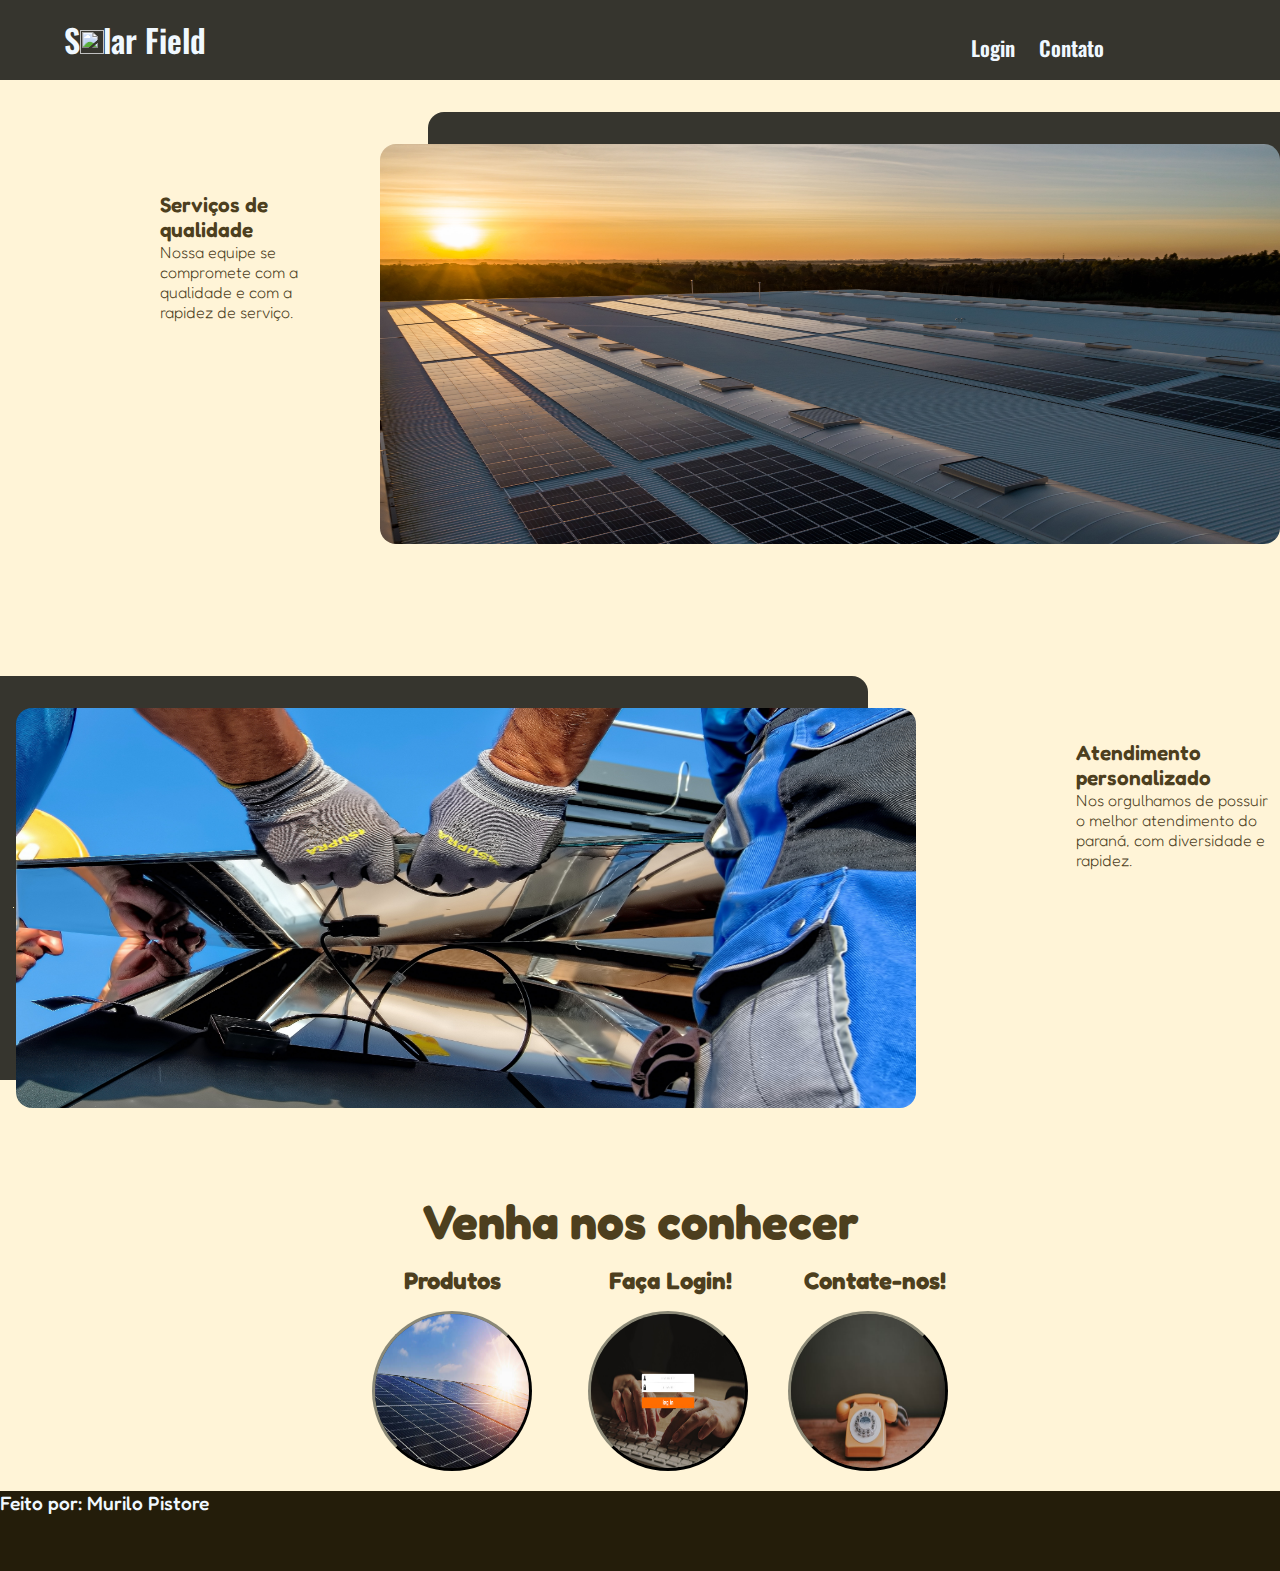
==== Main/index.html @ 387eb3f3 "First commit" ====
<!DOCTYPE html>
<html lang="en">
  <head>
    <meta charset="UTF-8" />
    <meta http-equiv="X-UA-Compatible" content="IE=edge" />
    <meta name="viewport" content="width=device-width, initial-scale=1.0" />
    <!-- CSS -->
    <link rel="stylesheet" href="style.css" />
    <!-- FAVICON -->
    <link
      rel="shortcut icon"
      href="https://cdn1.iconfinder.com/data/icons/go-green-solid-ol-green-world/512/Solar_cell-256.png"
      type="image/x-icon"
    />
    <!-- FONTS -->
    <link rel="preconnect" href="https://fonts.googleapis.com" />
    <link rel="preconnect" href="https://fonts.gstatic.com" crossorigin />
    <link
      href="https://fonts.googleapis.com/css2?family=Oswald:wght@600&display=swap"
      rel="stylesheet"
    />
    <link rel="preconnect" href="https://fonts.googleapis.com" />
    <link rel="preconnect" href="https://fonts.gstatic.com" crossorigin />
    <link
      href="https://fonts.googleapis.com/css2?family=Fredoka&display=swap"
      rel="stylesheet"
    />
    <!-- /FONTS -->
    <title>SolarField</title>
  </head>
  <body>
    <!-- HEADER -->
    <header>
      <div class="logo">
        <a href="./index.html"
          ><span>S</span
          ><img
            src="https://cdn2.iconfinder.com/data/icons/tritone-set-1-of-3/100/Flash-256.png"
          />
          <span>lar Field</span>
        </a>
      </div>
      <!-- LINKS -->
      <nav class="links">
        <ul>
          <li>
            <a href="../Login/login.html"><span>Login</span></a>
          </li>
          <li>
            <a href="../Contato/contato.html"><span>Contato</span></a>
          </li>
        </ul>
      </nav>
      <!-- /LINKS -->
    </header>
    <!-- /HEADER -->
    <!-- MAIN -->
    <main>
      <section class="section1">
        <div class="text1">
          <span>Serviços de qualidade</span>
          <p>
            Nossa equipe se compromete com a qualidade e com a rapidez de
            serviço.
          </p>
        </div>
        <div class="image1">
          <img src="../Content/solar panel1.jpg" alt="" />
        </div>
      </section>
      <section class="section2">
        <div class="image2">
          <img src="../Content/image2.jpg" alt="" />
        </div>
        <div class="text2">
          <span>Atendimento personalizado</span>
          <p>
            Nos orgulhamos de possuir o melhor atendimento do paraná, com
            diversidade e rapidez.
          </p>
        </div>
      </section>
      <section class="section3">
        <div class="text"><span>Venha nos conhecer</span></div>
        <ul>
          <li>
            <span class="producttext">Produtos</span>
            <div class="product">
              <a href="#"><img src="../Content/products.jpg" alt="" /></a>
            </div>
          </li>
          <li>
            <span class="logintext">Faça Login!</span>
            <div class="login">
              <a href="../Login/login.html"
                ><img src="../Content/login.jpg" alt=""
              /></a>
            </div>
          </li>
          <li>
            <span class="contatotext">Contate-nos!</span>
            <div class="contato">
              <a href="#"><img src="../Content/contato.jpg" alt="" /></a>
            </div>
          </li>
        </ul>
      </section>
    </main>
    <!-- /MAIN -->
    <div class="footer">
      <div class="name"><span>Feito por: Murilo Pistore</span></div>
    </div>
  </body>
</html>
---- Main/style.css ----
/*! RESET !*/
* {
  margin: 0;
  padding: 0;
  box-sizing: border-box;
}
ul {
  list-style: none;
}
a {
  text-decoration: none;
}

/*! ----VARIABLES---- !*/
:root {
  --header-height: 5rem;

  /* colors */
  --header_color: #36352e;
  --body_color: #fff4d7;
  --hovercolor: #ffeab5;
  --prymary0: #dfc47d;
  --maintext: #4d3f1e;
  --headertextcolor: aliceblue;
  --footercolor: #241d0a;
}

/*! ----HEADER---- !*/
header {
  height: var(--header-height);
  background: var(--header_color);
  display: flex;
  justify-content: space-between;
  width: 100%;
  position: fixed;
  z-index: 100;
}
/*? --LOGO-- ?*/
.logo {
  display: flex;
  margin: 0.5rem;
  transition: all 0.3s ease;
  margin-left: 4rem;
  margin-top: 1rem;
}
.logo:hover {
  transform: scale(1.2);
  transition: all 0.3s ease;
}
.logo span {
  color: var(--headertextcolor);
  font: 600 2rem 'Oswald', sans-serif;
  text-decoration: none;
}

.logo img {
  width: 1.5rem;
  height: 1.5rem;
  margin-right: -0.3rem;
}
/*? --NAVIGATION-- ?*/
ul {
  display: flex;
  margin: 1rem;
}
li {
  list-style-type: none;
  padding-left: 1.5rem;
  transition: all 0.3s ease;
}
.links {
  margin-top: 1rem;
  margin-right: 10rem;
}
li span {
  font: 600 1.3rem 'Oswald', sans-serif;
  color: var(--headertextcolor);
}
.links li:hover {
  transform: scale(1.1);
  transition: all 0.3s ease;
}
.links li::after {
  content: '';
  width: 0%;
  height: 0.5px;
  background-color: var(--hovercolor);
  position: fixed;
  padding: 0.5px;
  left: 0.8rem;

  bottom: -0.5rem;
  transition: width 0.3s;
}
.links li:hover::after {
  width: 100%;
}

/*! --MAIN-- !*/

main {
  background: var(--body_color);
}
/*? --ITEM 1-- ?*/
.section1 {
  display: flex;
  justify-content: space-evenly;
}
/** --ITEM1 IMAGE-- **/
.image1 img {
  width: 900px;
  height: 400px;
  position: relative;
  border-radius: 1rem;
}
.image1 {
  margin-top: 9rem;
  margin-left: 1rem;
  position: relative;
}
.image1::before {
  content: '';
  height: 100%;
  width: 100%;
  background: var(--header_color);
  position: absolute;
  top: -2rem;
  left: 3rem;
  border-radius: 1rem;
}
/** --ITEM1 TEXT-- **/
.text1 {
  margin-top: 12rem;
  margin-left: 10rem;
  margin-right: 1rem;
  position: relative;
}
.text1 span {
  font: 600 1.3rem 'Fredoka', sans-serif;
  color: var(--maintext);
}
.text1 p {
  font: 100 1rem 'Fredoka', sans-serif;
  color: var(--maintext);
}
/*? --ITEM 2-- ?*/
.section2 {
  display: flex;
  justify-content: space-evenly;
}
/** --ITEM 2 IMAGE-- **/
.image2 img {
  width: 900px;
  height: 400px;
  position: relative;
  border-radius: 1rem;
}
.image2 {
  margin-top: 10rem;
  margin-left: 1rem;
  position: relative;
}
.image2::before {
  content: '';
  height: 100%;
  width: 100%;
  background: var(--header_color);
  position: absolute;
  top: -2rem;
  left: -3rem;
  border-radius: 1rem;
}
/** --ITEM 2 TEXT-- **/
.text2 {
  margin-top: 12rem;
  margin-left: 10rem;
  position: relative;
}
.text2 span {
  font: 600 1.3rem 'Fredoka', sans-serif;
  color: var(--maintext);
}
.text2 p {
  font: 100 1rem 'Fredoka', sans-serif;
  color: var(--maintext);
}
/*? --ITEM 3-- ?*/
.section3 {
  display: grid;
  justify-content: space-evenly;
}
/** --ITEM 3 TEXT-- **/
.text {
  margin-top: 5rem;
  margin-left: auto;
  margin-right: auto;
  position: relative;
}
.text span {
  font: 700 3rem 'Fredoka', sans-serif;
  color: var(--maintext);
}
/** --ITEM 3 CONTENT-- **/
.section3 img:hover {
  transform: scale(1.1);
  transition: all 0.3s ease;
}
.section3 img {
  transition: all 0.3s ease;
  border-style: outset;
  border-color: var(--header_color);
  background-color: var(--header_color);
}
/* --PRODUTOS-- */
.product {
  margin-left: 1rem;
  margin-right: 1rem;
}
.product img {
  width: 10rem;
  height: 10rem;
  border-radius: 100%;
  margin-top: 1rem;
}
.producttext {
  font: 700 1.5rem 'Fredoka', sans-serif;
  color: var(--maintext);
  margin-left: 3rem;
}
/* --LOGIN-- */
.login {
  margin-left: 1rem;
}
.login img {
  width: 10rem;
  height: 10rem;
  border-radius: 100%;
  margin-top: 1rem;
}
.logintext {
  font: 700 1.5rem 'Fredoka', sans-serif;
  color: var(--maintext);
  margin-left: 2.3rem;
}
/* --CONTATO-- */
.contato {
  margin-left: 1rem;
}
.contato img {
  width: 10rem;
  height: 10rem;
  border-radius: 100%;
  margin-top: 1rem;
}
.contatotext {
  font: 700 1.5rem 'Fredoka', sans-serif;
  color: var(--maintext);
  margin-left: 2rem;
}
/*! --FOOTER-- !*/
.footer {
  background: var(--footercolor);
  display: flex;
  justify-content: space-between;
  height: var(--header-height);
}
.name span {
  font: 500 1.2rem 'Fredoka', sans-serif;
  color: var(--headertextcolor);
  margin-top: 4rem;
}
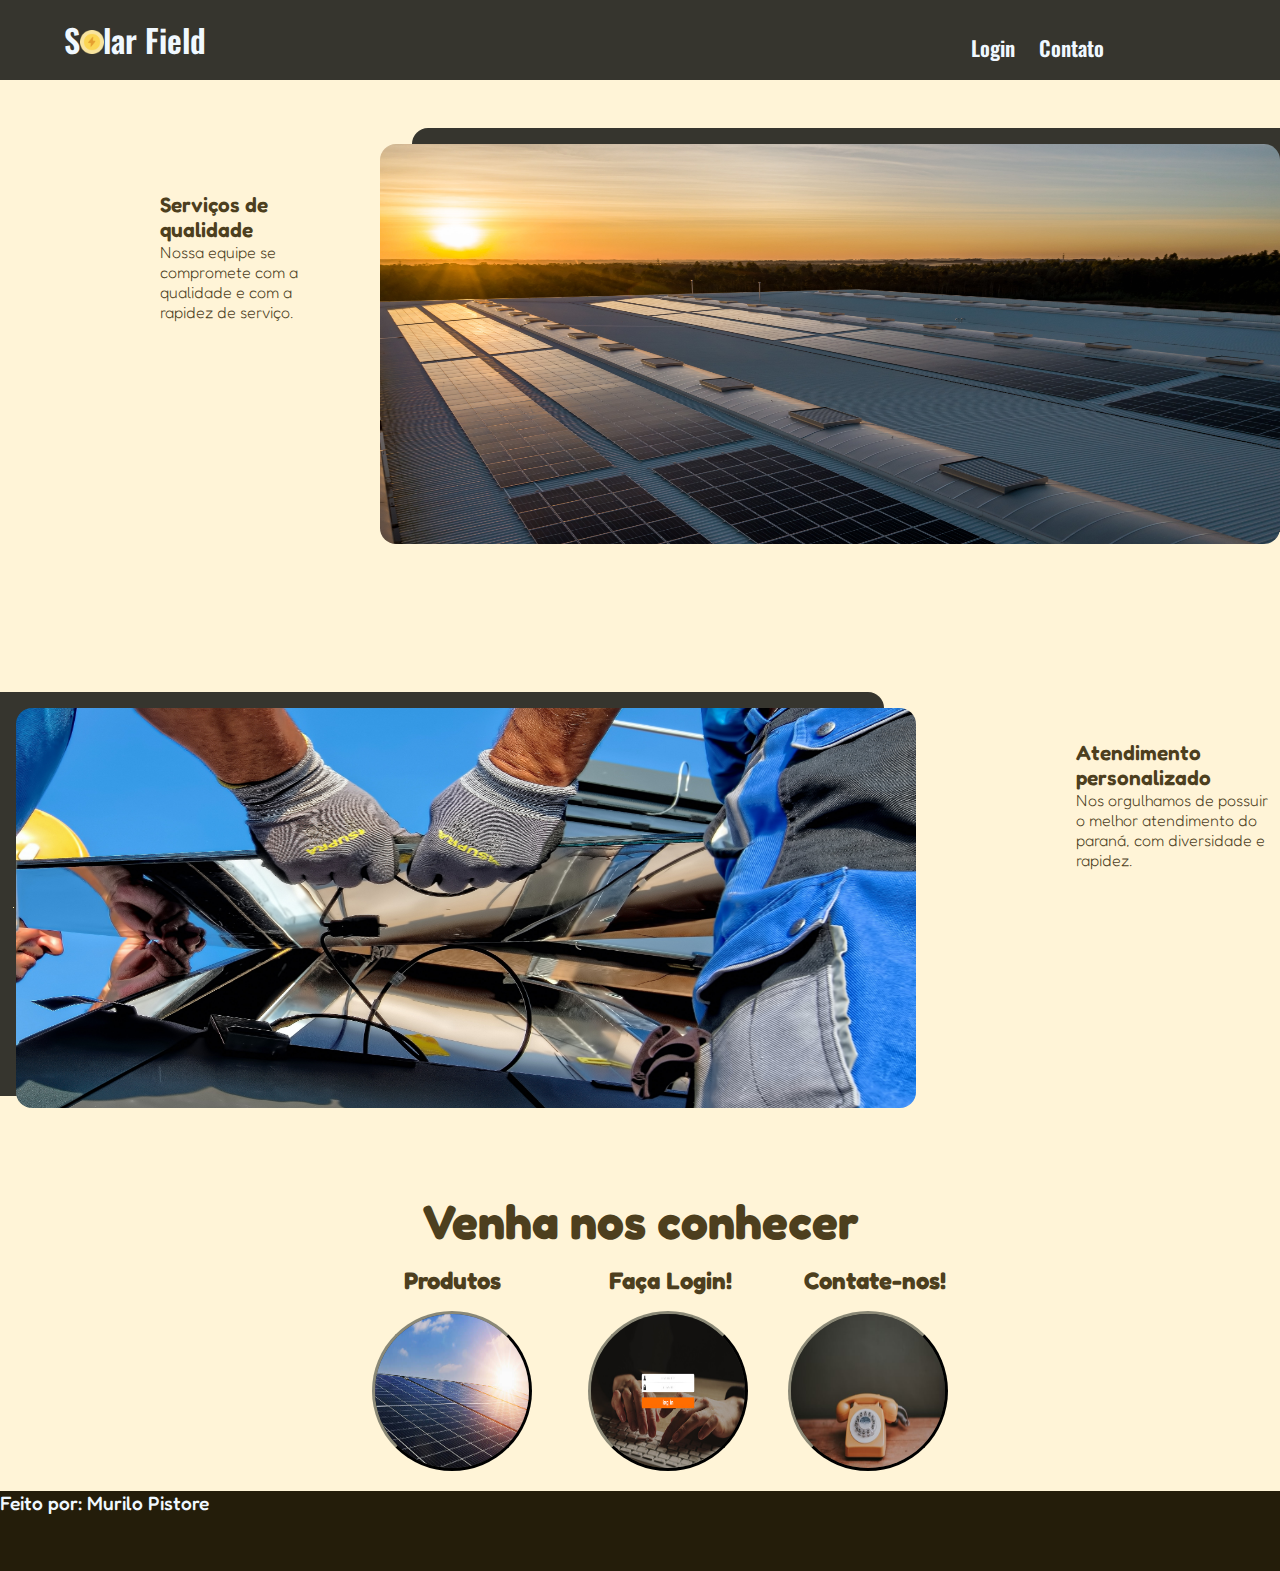
==== commit 19035bb3: "master" ====
--- a/Main/index.html
+++ b/Main/index.html
@@ -33,10 +33,7 @@
     <header>
       <div class="logo">
         <a href="./index.html"
-          ><span>S</span
-          ><img
-            src="https://cdn2.iconfinder.com/data/icons/tritone-set-1-of-3/100/Flash-256.png"
-          />
+          ><span>S</span><img src="../Content/logoicon.png" />
           <span>lar Field</span>
         </a>
       </div>
@@ -100,7 +97,9 @@
           <li>
             <span class="contatotext">Contate-nos!</span>
             <div class="contato">
-              <a href="#"><img src="../Content/contato.jpg" alt="" /></a>
+              <a href="../Contato/contato.html"
+                ><img src="../Content/contato.jpg" alt=""
+              /></a>
             </div>
           </li>
         </ul>
--- a/Main/style.css
+++ b/Main/style.css
@@ -24,7 +24,6 @@
   --headertextcolor: aliceblue;
   --footercolor: #241d0a;
 }
-
 /*! ----HEADER---- !*/
 header {
   height: var(--header-height);
@@ -124,8 +123,8 @@
   width: 100%;
   background: var(--header_color);
   position: absolute;
-  top: -2rem;
-  left: 3rem;
+  top: -1rem;
+  left: 2rem;
   border-radius: 1rem;
 }
 /** --ITEM1 TEXT-- **/
@@ -166,8 +165,8 @@
   width: 100%;
   background: var(--header_color);
   position: absolute;
-  top: -2rem;
-  left: -3rem;
+  top: -1rem;
+  left: -2rem;
   border-radius: 1rem;
 }
 /** --ITEM 2 TEXT-- **/
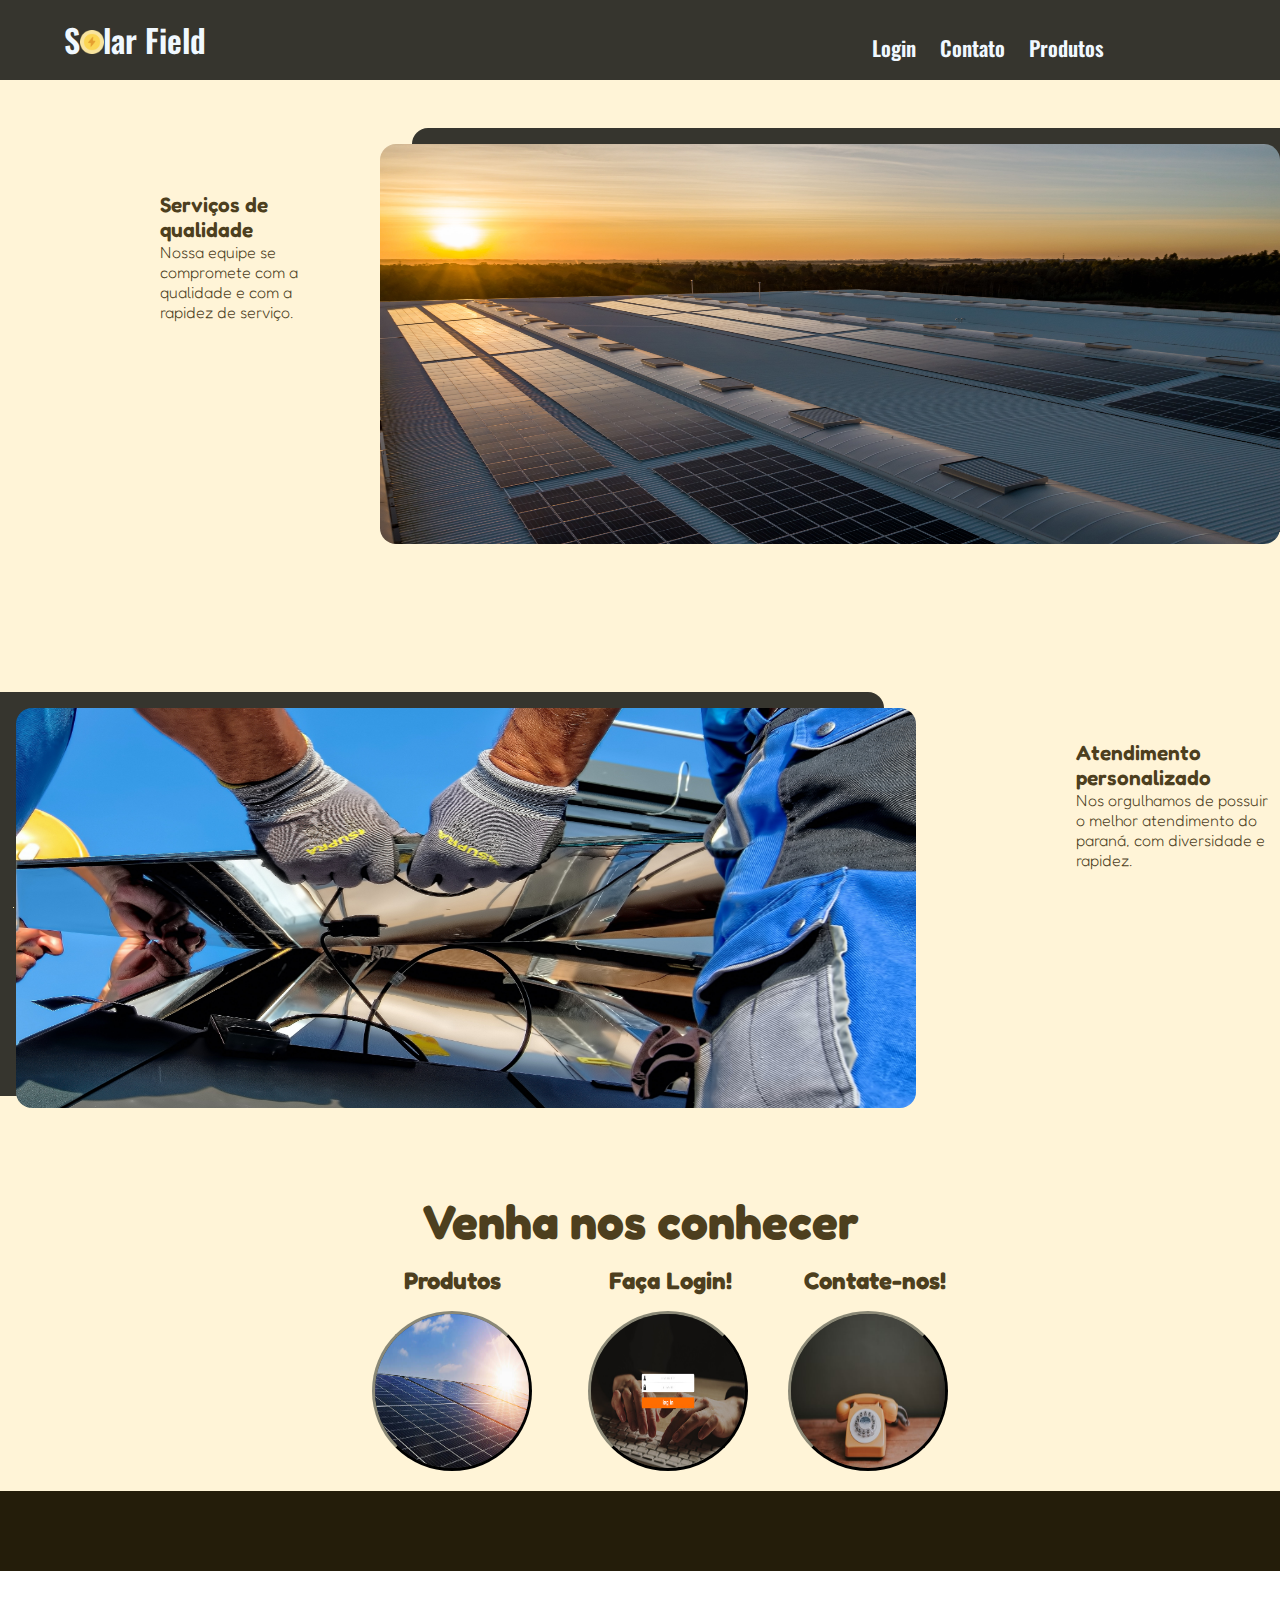
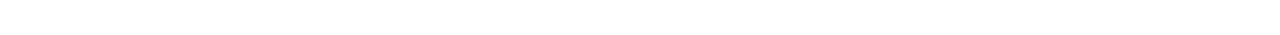
==== commit a7598d1c: "master" ====
--- a/Main/index.html
+++ b/Main/index.html
@@ -46,6 +46,9 @@
           <li>
             <a href="../Contato/contato.html"><span>Contato</span></a>
           </li>
+          <li>
+            <a href="../Produtos/produtos.html"><span>Produtos</span></a>
+          </li>
         </ul>
       </nav>
       <!-- /LINKS -->
@@ -83,7 +86,9 @@
           <li>
             <span class="producttext">Produtos</span>
             <div class="product">
-              <a href="#"><img src="../Content/products.jpg" alt="" /></a>
+              <a href="../Produtos/produtos.html"
+                ><img src="../Content/products.jpg" alt=""
+              /></a>
             </div>
           </li>
           <li>
@@ -106,8 +111,8 @@
       </section>
     </main>
     <!-- /MAIN -->
-    <div class="footer">
+    <footer>
       <div class="name"><span>Feito por: Murilo Pistore</span></div>
-    </div>
+    </footer>
   </body>
 </html>
--- a/Main/style.css
+++ b/Main/style.css
@@ -9,6 +9,9 @@
 }
 a {
   text-decoration: none;
+}
+*::-webkit-scrollbar {
+  width: 12px;
 }
 
 /*! ----VARIABLES---- !*/
@@ -24,6 +27,15 @@
   --headertextcolor: aliceblue;
   --footercolor: #241d0a;
 }
+/*! --SCROLLBAR-- !*/
+*::-webkit-scrollbar-track {
+  background: var(--header_color);
+}
+
+*::-webkit-scrollbar-thumb {
+  background-color: var(--hovercolor);
+  border-radius: 20px;
+}
 /*! ----HEADER---- !*/
 header {
   height: var(--header-height);
@@ -99,6 +111,7 @@
 
 main {
   background: var(--body_color);
+  position: relative;
 }
 /*? --ITEM 1-- ?*/
 .section1 {
@@ -257,11 +270,17 @@
   margin-left: 2rem;
 }
 /*! --FOOTER-- !*/
-.footer {
+footer {
   background: var(--footercolor);
   display: flex;
   justify-content: space-between;
   height: var(--header-height);
+}
+.name {
+  margin-left: 102rem;
+  margin-right: auto;
+  margin-top: 3rem;
+  position: relative;
 }
 .name span {
   font: 500 1.2rem 'Fredoka', sans-serif;
